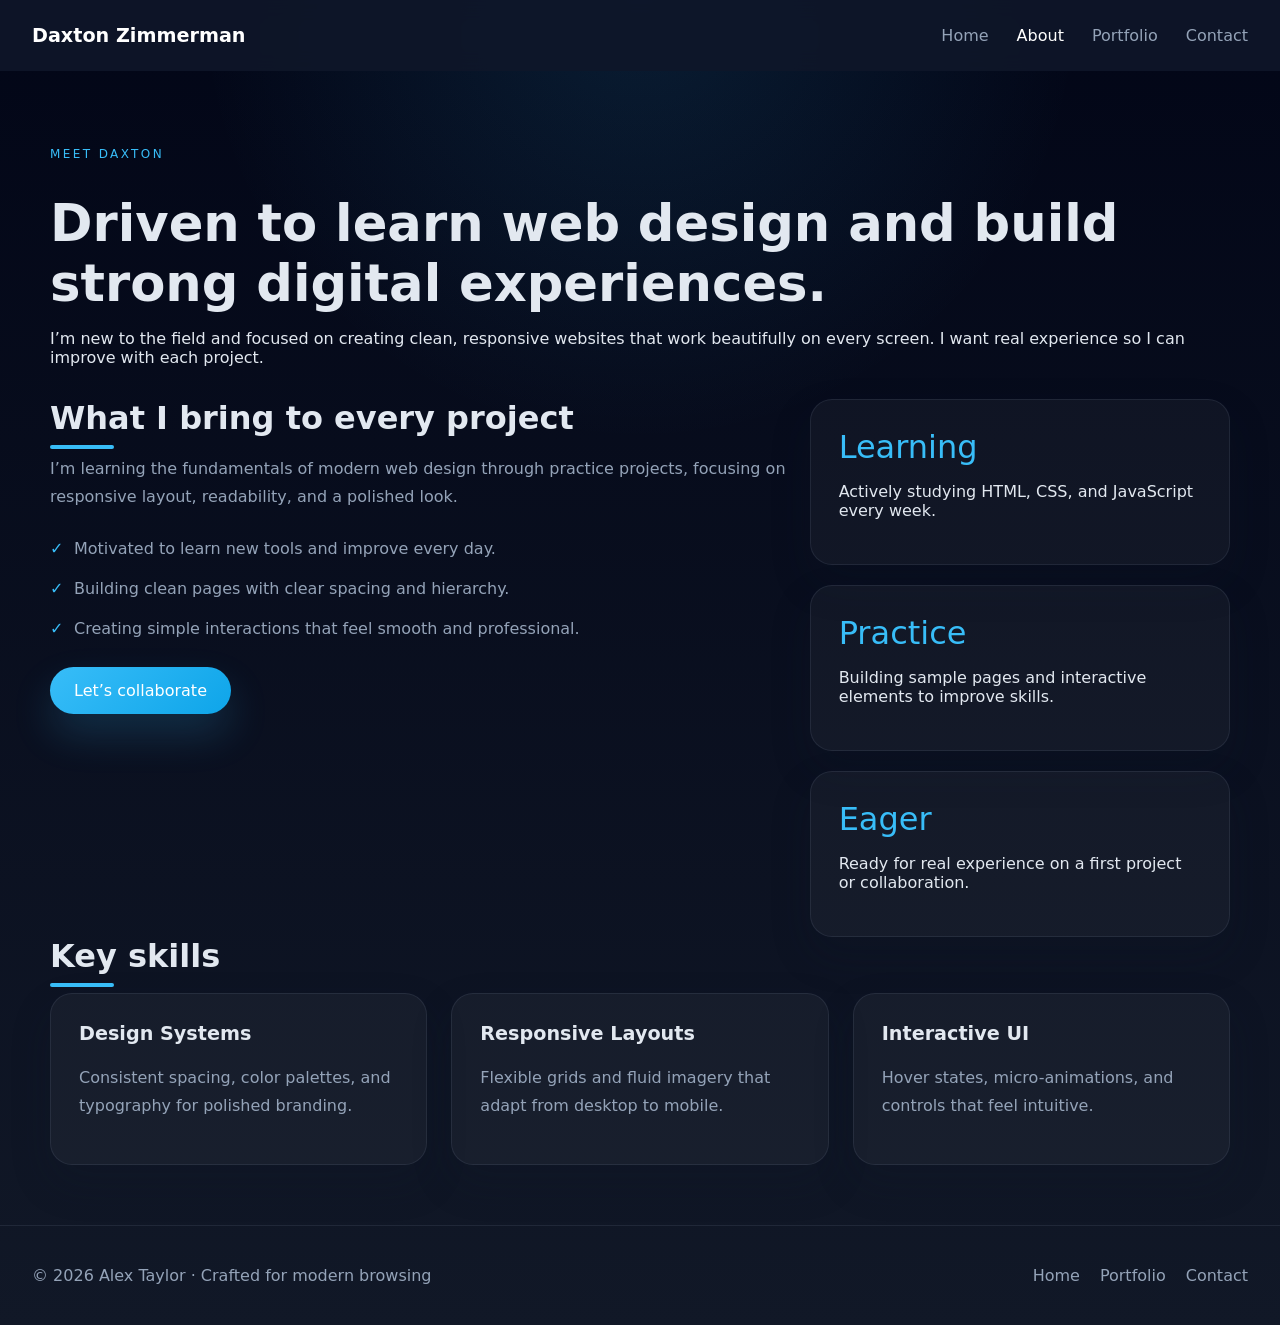
==== about.html @ 39a1d08c "Initial commit" ====
<!DOCTYPE html>
<html lang="en">
<head>
  <meta charset="UTF-8" />
  <meta name="viewport" content="width=device-width, initial-scale=1.0" />
  <title>Personal Website | About</title>
  <link rel="stylesheet" href="css/style.css" />
</head>
<body>
  <div class="page-wrapper">
    <header class="site-header">
      <a href="index.html" class="brand">Daxton Zimmerman</a>
      <button class="nav-toggle" aria-label="Open navigation">Menu</button>
      <nav class="site-nav">
        <ul>
          <li><a href="index.html">Home</a></li>
          <li><a href="about.html" class="active">About</a></li>
          <li><a href="portfolio.html">Portfolio</a></li>
          <li><a href="contact.html">Contact</a></li>
        </ul>
      </nav>
    </header>

    <main>
      <section class="page-intro">
        <span class="eyebrow">Meet Daxton</span>
        <h1>Driven to learn web design and build strong digital experiences.</h1>
        <p>I’m new to the field and focused on creating clean, responsive websites that work beautifully on every screen. I want real experience so I can improve with each project.</p>
      </section>

      <section class="about-grid">
        <div class="about-copy">
          <h2 class="section-title">What I bring to every project</h2>
          <p>I’m learning the fundamentals of modern web design through practice projects, focusing on responsive layout, readability, and a polished look.</p>
          <ul class="checklist">
            <li>Motivated to learn new tools and improve every day.</li>
            <li>Building clean pages with clear spacing and hierarchy.</li>
            <li>Creating simple interactions that feel smooth and professional.</li>
          </ul>
          <a href="contact.html" class="btn btn-primary">Let’s collaborate</a>
        </div>
        <div class="about-stats">
          <div class="stat-card">
            <span>Learning</span>
            <p>Actively studying HTML, CSS, and JavaScript every week.</p>
          </div>
          <div class="stat-card">
            <span>Practice</span>
            <p>Building sample pages and interactive elements to improve skills.</p>
          </div>
          <div class="stat-card">
            <span>Eager</span>
            <p>Ready for real experience on a first project or collaboration.</p>
          </div>
        </div>
      </section>

      <section class="skillset">
        <h2 class="section-title">Key skills</h2>
        <div class="skill-grid">
          <div class="skill-card">
            <h3>Design Systems</h3>
            <p>Consistent spacing, color palettes, and typography for polished branding.</p>
          </div>
          <div class="skill-card">
            <h3>Responsive Layouts</h3>
            <p>Flexible grids and fluid imagery that adapt from desktop to mobile.</p>
          </div>
          <div class="skill-card">
            <h3>Interactive UI</h3>
            <p>Hover states, micro-animations, and controls that feel intuitive.</p>
          </div>
        </div>
      </section>
    </main>

    <footer class="site-footer">
      <p>&copy; 2026 Alex Taylor · Crafted for modern browsing</p>
      <nav class="footer-nav">
        <a href="index.html">Home</a>
        <a href="portfolio.html">Portfolio</a>
        <a href="contact.html">Contact</a>
      </nav>
    </footer>
  </div>
  <script src="js/script.js" defer></script>
</body>
</html>
---- css/style.css ----
:root {
  --bg: #0f172a;
  --surface: #111827;
  --surface-alt: #1f2937;
  --text: #e2e8f0;
  --muted: #94a3b8;
  --primary: #38bdf8;
  --primary-strong: #0ea5e9;
  --accent: #7c3aed;
  --radius: 22px;
  --shadow: 0 28px 70px rgba(15, 23, 42, 0.25);
}

* {
  box-sizing: border-box;
}

html {
  scroll-behavior: smooth;
}

body {
  margin: 0;
  font-family: Inter, system-ui, -apple-system, BlinkMacSystemFont, "Segoe UI", sans-serif;
  background: radial-gradient(circle at top, rgba(56, 189, 248, 0.12), transparent 30%),
    linear-gradient(180deg, #020617 0%, #111827 100%);
  color: var(--text);
}

img {
  max-width: 100%;
  display: block;
}

button,
input,
select,
textarea {
  font: inherit;
}

.page-wrapper {
  min-height: 100vh;
  display: flex;
  flex-direction: column;
}

.site-header {
  position: sticky;
  top: 0;
  z-index: 20;
  display: flex;
  justify-content: space-between;
  align-items: center;
  padding: 24px 32px;
  background: rgba(15, 23, 42, 0.9);
  backdrop-filter: blur(10px);
}

.brand {
  color: white;
  text-decoration: none;
  font-size: 1.2rem;
  font-weight: 700;
}

.nav-toggle {
  display: none;
  border: 1px solid rgba(226, 232, 240, 0.15);
  background: transparent;
  color: var(--text);
  padding: 12px 16px;
  border-radius: 999px;
  cursor: pointer;
}

.site-nav ul {
  margin: 0;
  padding: 0;
  list-style: none;
  display: flex;
  gap: 28px;
}

.site-nav a {
  color: var(--muted);
  text-decoration: none;
  font-weight: 500;
  transition: color 180ms ease, transform 180ms ease;
}

.site-nav a:hover,
.site-nav a.active {
  color: white;
  transform: translateY(-1px);
}

main {
  flex: 1;
  width: min(1180px, calc(100% - 48px));
  margin: 0 auto;
  padding: 40px 0 60px;
}

.eyebrow {
  display: inline-flex;
  align-items: center;
  gap: 10px;
  text-transform: uppercase;
  letter-spacing: 0.2em;
  color: var(--primary);
  font-size: 0.75rem;
  margin-bottom: 18px;
}

.hero {
  display: grid;
  grid-template-columns: 1.2fr 1fr;
  align-items: center;
  gap: 36px;
  padding-bottom: 48px;
}

.hero-copy h1 {
  font-size: clamp(2.6rem, 4vw, 4rem);
  line-height: 1.05;
  margin: 0 0 20px;
}

.hero-copy p {
  max-width: 36rem;
  color: var(--muted);
  line-height: 1.8;
  margin-bottom: 28px;
}

.hero-actions {
  display: flex;
  flex-wrap: wrap;
  gap: 16px;
}

.btn {
  display: inline-flex;
  align-items: center;
  justify-content: center;
  border: none;
  border-radius: 999px;
  padding: 14px 24px;
  text-decoration: none;
  cursor: pointer;
  transition: transform 180ms ease, box-shadow 180ms ease, background 180ms ease;
  position: relative;
}

.btn::before {
  content: "";
  position: absolute;
  inset: 0;
  border-radius: inherit;
  opacity: 0;
  transition: opacity 180ms ease;
}

.btn:hover {
  transform: translateY(-2px);
}

.btn-primary {
  color: white;
  background: linear-gradient(135deg, var(--primary), var(--primary-strong));
  box-shadow: 0 20px 40px rgba(56, 189, 248, 0.18);
}

.btn-secondary {
  color: white;
  background: rgba(255, 255, 255, 0.08);
  border: 1px solid rgba(226, 232, 240, 0.12);
}

.hero-slider {
  display: grid;
  gap: 20px;
}

.slider {
  position: relative;
  min-height: 380px;
  border-radius: var(--radius);
  overflow: hidden;
  background: linear-gradient(180deg, rgba(15,23,42,0.9), rgba(15,23,42,0.6));
  box-shadow: var(--shadow);
}

.slide {
  position: absolute;
  inset: 0;
  opacity: 0;
  transform: scale(1.02);
  transition: opacity 0.8s ease, transform 0.8s ease;
  background-size: cover;
  background-position: center;
}

.slide.active {
  opacity: 1;
  transform: scale(1);
}

.slide-caption {
  position: absolute;
  bottom: 24px;
  left: 24px;
  color: white;
  background: rgba(15, 23, 42, 0.72);
  padding: 18px 22px;
  border-radius: 18px;
  backdrop-filter: blur(10px);
}

.slider-controls {
  display: flex;
  justify-content: flex-end;
  gap: 12px;
}

.slider-btn {
  border: none;
  background: rgba(15, 23, 42, 0.8);
  color: white;
  padding: 12px 18px;
  border-radius: 999px;
  cursor: pointer;
}

.overview,
.about-grid,
.skill-grid,
.portfolio-grid,
.contact-panel {
  display: grid;
  gap: 24px;
}

.overview {
  grid-template-columns: repeat(3, minmax(0, 1fr));
}

.overview-card,
.stat-card,
.skill-card {
  background: rgba(255, 255, 255, 0.04);
  border: 1px solid rgba(148, 163, 184, 0.12);
  border-radius: var(--radius);
  padding: 28px;
  box-shadow: 0 18px 40px rgba(15, 23, 42, 0.2);
}

.overview-card:hover,
.stat-card:hover,
.skill-card:hover {
  transform: translateY(-4px);
  transition: transform 180ms ease;
}

.overview-card h3,
.skill-card h3 {
  margin-top: 0;
  font-size: 1.2rem;
}

.overview-card p,
.skill-card p,
.portfolio-card p,
.about-copy p,
.about-copy li,
.contact-panel p {
  color: var(--muted);
  line-height: 1.75;
}

.page-intro {
  padding: 32px 0 16px;
}

.page-intro h1 {
  font-size: clamp(2.4rem, 4vw, 3.4rem);
  margin: 14px 0 16px;
}

.section-title {
  position: relative;
  margin: 0 0 18px;
  font-size: 2rem;
}

.section-title::after {
  content: "";
  position: absolute;
  left: 0;
  bottom: -12px;
  width: 4rem;
  height: 4px;
  background: var(--primary);
  border-radius: 999px;
}

.about-grid {
  grid-template-columns: 1.4fr 0.8fr;
  align-items: start;
}

.about-stats {
  display: grid;
  gap: 20px;
}

.stat-card span {
  display: block;
  font-size: 2rem;
  margin-bottom: 10px;
  color: var(--primary);
}

.checklist {
  list-style: none;
  padding: 0;
  margin: 24px 0;
  display: grid;
  gap: 12px;
}

.checklist li {
  position: relative;
  padding-left: 24px;
}

.checklist li::before {
  content: "✓";
  position: absolute;
  left: 0;
  top: 0;
  color: var(--primary);
}

.skill-grid {
  grid-template-columns: repeat(3, minmax(0, 1fr));
}

.portfolio-grid {
  grid-template-columns: repeat(3, minmax(0, 1fr));
}

.portfolio-card {
  background: var(--surface);
  border-radius: var(--radius);
  overflow: hidden;
  display: flex;
  flex-direction: column;
  min-height: 420px;
  box-shadow: var(--shadow);
}

.card-image {
  min-height: 220px;
  background-size: cover;
  background-position: center;
}

.card-content {
  padding: 26px;
  display: flex;
  flex-direction: column;
  gap: 18px;
  flex: 1;
}

.card-content h3 {
  margin: 0;
}

.card-btn {
  margin-top: auto;
  width: fit-content;
  border: none;
  background: rgba(56, 189, 248, 0.16);
  color: var(--text);
  padding: 12px 18px;
  border-radius: 999px;
  cursor: pointer;
}

.card-btn:hover {
  background: rgba(56, 189, 248, 0.26);
}

.card-btn.animate {
  animation: pop 260ms ease-out;
}

@keyframes pop {
  0% {
    transform: scale(1);
  }
  50% {
    transform: scale(1.08);
  }
  100% {
    transform: scale(1);
  }
}

.portfolio-cta {
  background: rgba(255, 255, 255, 0.04);
  border: 1px solid rgba(148, 163, 184, 0.14);
  border-radius: var(--radius);
  padding: 32px;
  box-shadow: var(--shadow);
  text-align: center;
}

.contact-panel {
  grid-template-columns: 1.4fr 0.9fr;
}

.contact-form {
  display: grid;
  gap: 18px;
  background: rgba(255, 255, 255, 0.04);
  border: 1px solid rgba(148, 163, 184, 0.14);
  border-radius: var(--radius);
  padding: 32px;
  box-shadow: var(--shadow);
}

.contact-form label {
  display: block;
  color: var(--text);
  font-weight: 600;
}

.contact-form input,
.contact-form select,
.contact-form textarea {
  width: 100%;
  border: 1px solid rgba(226, 232, 240, 0.12);
  border-radius: 16px;
  padding: 14px 16px;
  background: rgba(15, 23, 42, 0.95);
  color: var(--text);
}

.contact-form input:focus,
.contact-form select:focus,
.contact-form textarea:focus {
  outline: 2px solid rgba(56, 189, 248, 0.5);
}

.form-footer {
  display: flex;
  flex-wrap: wrap;
  justify-content: space-between;
  align-items: center;
  gap: 18px;
}

.small-text {
  color: var(--muted);
  margin: 0;
}

.contact-info {
  background: rgba(255, 255, 255, 0.04);
  border: 1px solid rgba(148, 163, 184, 0.14);
  border-radius: var(--radius);
  padding: 32px;
  display: flex;
  flex-direction: column;
  gap: 18px;
}

.contact-info a {
  color: var(--primary);
  text-decoration: none;
}

.site-footer {
  display: flex;
  justify-content: space-between;
  align-items: center;
  padding: 24px 32px;
  border-top: 1px solid rgba(148, 163, 184, 0.12);
  color: var(--muted);
}

.footer-nav {
  display: flex;
  gap: 20px;
}

.footer-nav a {
  color: var(--muted);
  text-decoration: none;
}

.footer-nav a:hover {
  color: var(--text);
}

@media (max-width: 980px) {
  .hero,
  .about-grid,
  .overview,
  .skill-grid,
  .portfolio-grid,
  .contact-panel {
    grid-template-columns: 1fr;
  }

  .hero {
    padding-bottom: 24px;
  }
}

@media (max-width: 760px) {
  .site-header {
    padding: 18px 20px;
  }

  .nav-toggle {
    display: inline-flex;
  }

  .site-nav {
    position: absolute;
    inset: 72px 20px auto auto;
    background: rgba(15, 23, 42, 0.96);
    border: 1px solid rgba(148, 163, 184, 0.18);
    border-radius: 22px;
    overflow: hidden;
    transform: scaleY(0);
    transform-origin: top;
    transition: transform 180ms ease;
  }

  .site-nav.open {
    transform: scaleY(1);
  }

  .site-nav ul {
    flex-direction: column;
    gap: 0;
  }

  .site-nav li {
    border-bottom: 1px solid rgba(226, 232, 240, 0.08);
  }

  .site-nav a {
    display: block;
    padding: 16px 24px;
  }

  main {
    width: calc(100% - 32px);
    padding-top: 24px;
  }

  .page-intro h1 {
    font-size: 2.4rem;
  }
}

@media (max-width: 520px) {
  .hero-copy h1,
  .page-intro h1 {
    font-size: 2rem;
  }

  .hero-actions,
  .form-footer {
    flex-direction: column;
    align-items: stretch;
  }

  .site-footer {
    flex-direction: column;
    gap: 12px;
    text-align: center;
  }
}
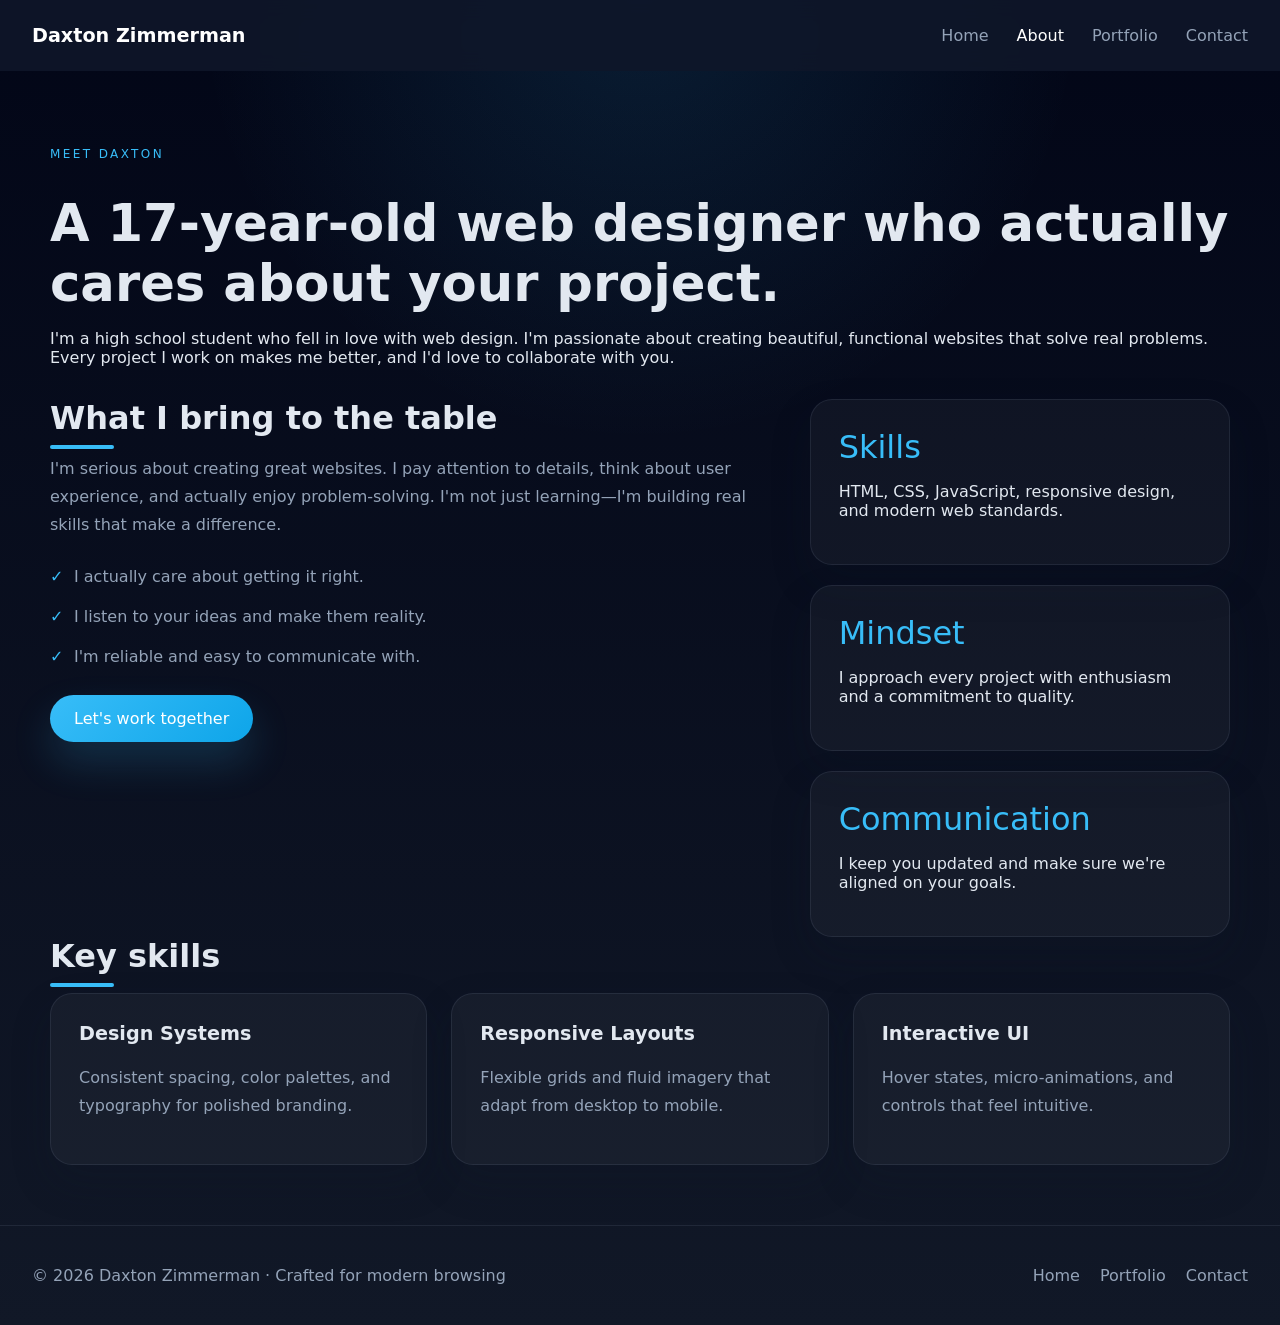
==== commit 825ed508: "Made it more personal" ====
--- a/about.html
+++ b/about.html
@@ -24,33 +24,33 @@
     <main>
       <section class="page-intro">
         <span class="eyebrow">Meet Daxton</span>
-        <h1>Driven to learn web design and build strong digital experiences.</h1>
-        <p>I’m new to the field and focused on creating clean, responsive websites that work beautifully on every screen. I want real experience so I can improve with each project.</p>
+        <h1>A 17-year-old web designer who actually cares about your project.</h1>
+        <p>I'm a high school student who fell in love with web design. I'm passionate about creating beautiful, functional websites that solve real problems. Every project I work on makes me better, and I'd love to collaborate with you.</p>
       </section>
 
       <section class="about-grid">
         <div class="about-copy">
-          <h2 class="section-title">What I bring to every project</h2>
-          <p>I’m learning the fundamentals of modern web design through practice projects, focusing on responsive layout, readability, and a polished look.</p>
+          <h2 class="section-title">What I bring to the table</h2>
+          <p>I'm serious about creating great websites. I pay attention to details, think about user experience, and actually enjoy problem-solving. I'm not just learning—I'm building real skills that make a difference.</p>
           <ul class="checklist">
-            <li>Motivated to learn new tools and improve every day.</li>
-            <li>Building clean pages with clear spacing and hierarchy.</li>
-            <li>Creating simple interactions that feel smooth and professional.</li>
+            <li>I actually care about getting it right.</li>
+            <li>I listen to your ideas and make them reality.</li>
+            <li>I'm reliable and easy to communicate with.</li>
           </ul>
-          <a href="contact.html" class="btn btn-primary">Let’s collaborate</a>
+          <a href="contact.html" class="btn btn-primary">Let's work together</a>
         </div>
         <div class="about-stats">
           <div class="stat-card">
-            <span>Learning</span>
-            <p>Actively studying HTML, CSS, and JavaScript every week.</p>
+            <span>Skills</span>
+            <p>HTML, CSS, JavaScript, responsive design, and modern web standards.</p>
           </div>
           <div class="stat-card">
-            <span>Practice</span>
-            <p>Building sample pages and interactive elements to improve skills.</p>
+            <span>Mindset</span>
+            <p>I approach every project with enthusiasm and a commitment to quality.</p>
           </div>
           <div class="stat-card">
-            <span>Eager</span>
-            <p>Ready for real experience on a first project or collaboration.</p>
+            <span>Communication</span>
+            <p>I keep you updated and make sure we're aligned on your goals.</p>
           </div>
         </div>
       </section>
@@ -75,7 +75,7 @@
     </main>
 
     <footer class="site-footer">
-      <p>&copy; 2026 Alex Taylor · Crafted for modern browsing</p>
+      <p>&copy; 2026 Daxton Zimmerman · Crafted for modern browsing</p>
       <nav class="footer-nav">
         <a href="index.html">Home</a>
         <a href="portfolio.html">Portfolio</a>
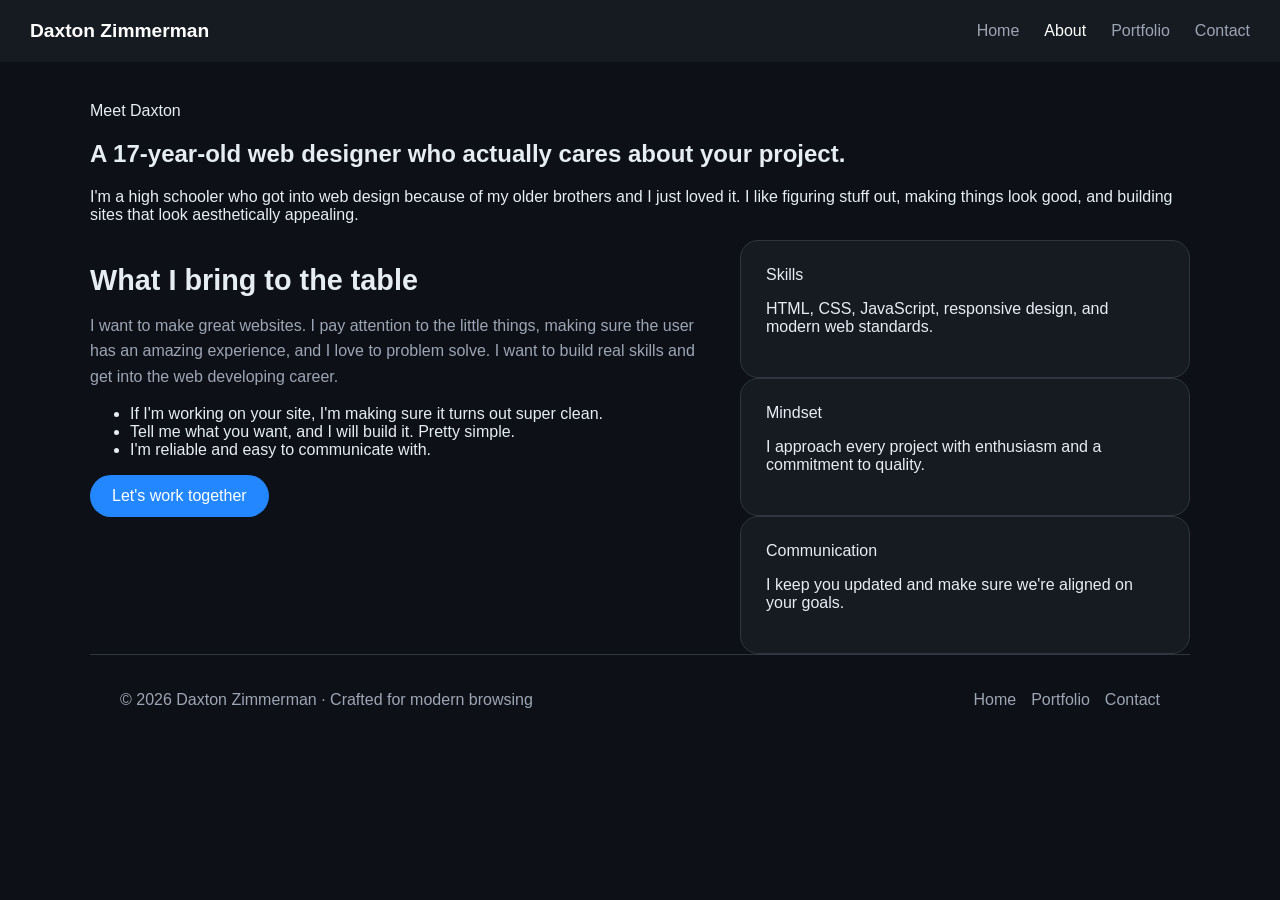
==== commit d31f791c: "made it more basic" ====
--- a/about.html
+++ b/about.html
@@ -25,16 +25,16 @@
       <section class="page-intro">
         <span class="eyebrow">Meet Daxton</span>
         <h1>A 17-year-old web designer who actually cares about your project.</h1>
-        <p>I'm a high school student who fell in love with web design. I'm passionate about creating beautiful, functional websites that solve real problems. Every project I work on makes me better, and I'd love to collaborate with you.</p>
+        <p>I'm a high schooler who got into web design because of my older brothers and I just loved it. I like figuring stuff out, making things look good, and building sites that look aesthetically appealing.</p>
       </section>
 
       <section class="about-grid">
         <div class="about-copy">
           <h2 class="section-title">What I bring to the table</h2>
-          <p>I'm serious about creating great websites. I pay attention to details, think about user experience, and actually enjoy problem-solving. I'm not just learning—I'm building real skills that make a difference.</p>
+          <p>I want to make great websites. I pay attention to the little things, making sure the user has an amazing experience, and I love to problem solve. I want to build real skills and get into the web developing career.</p>
           <ul class="checklist">
-            <li>I actually care about getting it right.</li>
-            <li>I listen to your ideas and make them reality.</li>
+            <li>If I'm working on your site, I'm making sure it turns out super clean.</li>
+            <li>Tell me what you want, and I will build it. Pretty simple. </li>
             <li>I'm reliable and easy to communicate with.</li>
           </ul>
           <a href="contact.html" class="btn btn-primary">Let's work together</a>
@@ -54,25 +54,7 @@
           </div>
         </div>
       </section>
-
-      <section class="skillset">
-        <h2 class="section-title">Key skills</h2>
-        <div class="skill-grid">
-          <div class="skill-card">
-            <h3>Design Systems</h3>
-            <p>Consistent spacing, color palettes, and typography for polished branding.</p>
-          </div>
-          <div class="skill-card">
-            <h3>Responsive Layouts</h3>
-            <p>Flexible grids and fluid imagery that adapt from desktop to mobile.</p>
-          </div>
-          <div class="skill-card">
-            <h3>Interactive UI</h3>
-            <p>Hover states, micro-animations, and controls that feel intuitive.</p>
-          </div>
-        </div>
-      </section>
-    </main>
+      
 
     <footer class="site-footer">
       <p>&copy; 2026 Daxton Zimmerman · Crafted for modern browsing</p>
--- a/css/style.css
+++ b/css/style.css
@@ -1,30 +1,13 @@
-:root {
-  --bg: #0f172a;
-  --surface: #111827;
-  --surface-alt: #1f2937;
-  --text: #e2e8f0;
-  --muted: #94a3b8;
-  --primary: #38bdf8;
-  --primary-strong: #0ea5e9;
-  --accent: #7c3aed;
-  --radius: 22px;
-  --shadow: 0 28px 70px rgba(15, 23, 42, 0.25);
-}
 
 * {
   box-sizing: border-box;
 }
 
-html {
-  scroll-behavior: smooth;
-}
-
 body {
   margin: 0;
-  font-family: Inter, system-ui, -apple-system, BlinkMacSystemFont, "Segoe UI", sans-serif;
-  background: radial-gradient(circle at top, rgba(56, 189, 248, 0.12), transparent 30%),
-    linear-gradient(180deg, #020617 0%, #111827 100%);
-  color: var(--text);
+  font-family: Arial, Helvetica, sans-serif;
+  background: #0d1117;
+  color: #e6edf3;
 }
 
 img {
@@ -32,134 +15,108 @@
   display: block;
 }
 
-button,
-input,
-select,
-textarea {
-  font: inherit;
-}
+a {
+  text-decoration: none;
+  color: inherit;
+}
+
+
 
 .page-wrapper {
   min-height: 100vh;
   display: flex;
   flex-direction: column;
 }
+
+main {
+  flex: 1;
+  width: 90%;
+  max-width: 1100px;
+  margin: 0 auto;
+  padding: 40px 0;
+}
+
+
 
 .site-header {
   position: sticky;
   top: 0;
   z-index: 20;
+  background: #161b22;
+  padding: 20px 30px;
   display: flex;
   justify-content: space-between;
   align-items: center;
-  padding: 24px 32px;
-  background: rgba(15, 23, 42, 0.9);
-  backdrop-filter: blur(10px);
 }
 
 .brand {
-  color: white;
-  text-decoration: none;
   font-size: 1.2rem;
-  font-weight: 700;
+  font-weight: bold;
+  color: white;
 }
 
 .nav-toggle {
   display: none;
-  border: 1px solid rgba(226, 232, 240, 0.15);
-  background: transparent;
-  color: var(--text);
-  padding: 12px 16px;
-  border-radius: 999px;
+  background: none;
+  border: 1px solid #30363d;
+  color: white;
+  padding: 10px 14px;
+  border-radius: 20px;
   cursor: pointer;
 }
 
 .site-nav ul {
+  list-style: none;
+  display: flex;
+  gap: 25px;
   margin: 0;
   padding: 0;
-  list-style: none;
-  display: flex;
-  gap: 28px;
 }
 
 .site-nav a {
-  color: var(--muted);
-  text-decoration: none;
-  font-weight: 500;
-  transition: color 180ms ease, transform 180ms ease;
+  color: #9da5b4;
+  transition: color 0.2s ease;
 }
 
 .site-nav a:hover,
 .site-nav a.active {
   color: white;
-  transform: translateY(-1px);
-}
-
-main {
-  flex: 1;
-  width: min(1180px, calc(100% - 48px));
-  margin: 0 auto;
-  padding: 40px 0 60px;
-}
-
-.eyebrow {
-  display: inline-flex;
-  align-items: center;
-  gap: 10px;
-  text-transform: uppercase;
-  letter-spacing: 0.2em;
-  color: var(--primary);
-  font-size: 0.75rem;
-  margin-bottom: 18px;
-}
+}
+
 
 .hero {
   display: grid;
   grid-template-columns: 1.2fr 1fr;
+  gap: 30px;
   align-items: center;
-  gap: 36px;
-  padding-bottom: 48px;
-}
-
-.hero-copy h1 {
-  font-size: clamp(2.6rem, 4vw, 4rem);
-  line-height: 1.05;
-  margin: 0 0 20px;
-}
-
-.hero-copy p {
-  max-width: 36rem;
-  color: var(--muted);
-  line-height: 1.8;
-  margin-bottom: 28px;
+  padding-bottom: 40px;
+}
+
+.hero h1 {
+  font-size: clamp(2rem, 4vw, 3.2rem);
+  margin: 0 0 15px;
+}
+
+.hero p {
+  color: #9da5b4;
+  line-height: 1.6;
+  margin-bottom: 20px;
 }
 
 .hero-actions {
   display: flex;
+  gap: 15px;
   flex-wrap: wrap;
-  gap: 16px;
-}
+}
+
+
 
 .btn {
-  display: inline-flex;
-  align-items: center;
-  justify-content: center;
-  border: none;
-  border-radius: 999px;
-  padding: 14px 24px;
-  text-decoration: none;
+  padding: 12px 22px;
+  border-radius: 25px;
   cursor: pointer;
-  transition: transform 180ms ease, box-shadow 180ms ease, background 180ms ease;
-  position: relative;
-}
-
-.btn::before {
-  content: "";
-  position: absolute;
-  inset: 0;
-  border-radius: inherit;
-  opacity: 0;
-  transition: opacity 180ms ease;
+  display: inline-block;
+  transition: background 0.2s ease, transform 0.2s ease;
 }
 
 .btn:hover {
@@ -167,71 +124,69 @@
 }
 
 .btn-primary {
-  color: white;
-  background: linear-gradient(135deg, var(--primary), var(--primary-strong));
-  box-shadow: 0 20px 40px rgba(56, 189, 248, 0.18);
+  background: #2388ff;
+  color: white;
 }
 
 .btn-secondary {
-  color: white;
-  background: rgba(255, 255, 255, 0.08);
-  border: 1px solid rgba(226, 232, 240, 0.12);
-}
+  background: #30363d;
+  color: white;
+}
+
+
 
 .hero-slider {
   display: grid;
-  gap: 20px;
+  gap: 15px;
 }
 
 .slider {
   position: relative;
-  min-height: 380px;
-  border-radius: var(--radius);
+  height: 350px;
+  border-radius: 18px;
   overflow: hidden;
-  background: linear-gradient(180deg, rgba(15,23,42,0.9), rgba(15,23,42,0.6));
-  box-shadow: var(--shadow);
+  background: #161b22;
 }
 
 .slide {
   position: absolute;
   inset: 0;
   opacity: 0;
-  transform: scale(1.02);
-  transition: opacity 0.8s ease, transform 0.8s ease;
+  transition: opacity 0.6s ease;
   background-size: cover;
   background-position: center;
 }
 
 .slide.active {
   opacity: 1;
-  transform: scale(1);
 }
 
 .slide-caption {
   position: absolute;
-  bottom: 24px;
-  left: 24px;
-  color: white;
-  background: rgba(15, 23, 42, 0.72);
-  padding: 18px 22px;
-  border-radius: 18px;
-  backdrop-filter: blur(10px);
+  bottom: 20px;
+  left: 20px;
+  background: rgba(22, 27, 34, 0.8);
+  padding: 12px 16px;
+  border-radius: 12px;
+  color: white;
 }
 
 .slider-controls {
   display: flex;
   justify-content: flex-end;
-  gap: 12px;
+  gap: 10px;
 }
 
 .slider-btn {
+  background: #21262d;
+  color: white;
   border: none;
-  background: rgba(15, 23, 42, 0.8);
-  color: white;
-  padding: 12px 18px;
-  border-radius: 999px;
+  padding: 10px 16px;
+  border-radius: 20px;
   cursor: pointer;
 }
+
+
 
 .overview,
 .about-grid,
@@ -239,275 +194,129 @@
 .portfolio-grid,
 .contact-panel {
   display: grid;
-  gap: 24px;
+  gap: 20px;
 }
 
 .overview {
-  grid-template-columns: repeat(3, minmax(0, 1fr));
+  grid-template-columns: repeat(3, 1fr);
 }
 
 .overview-card,
 .stat-card,
-.skill-card {
-  background: rgba(255, 255, 255, 0.04);
-  border: 1px solid rgba(148, 163, 184, 0.12);
-  border-radius: var(--radius);
-  padding: 28px;
-  box-shadow: 0 18px 40px rgba(15, 23, 42, 0.2);
+.skill-card,
+.portfolio-card,
+.contact-form,
+.contact-info,
+.portfolio-cta {
+  background: #161b22;
+  border: 1px solid #30363d;
+  padding: 25px;
+  border-radius: 18px;
 }
 
 .overview-card:hover,
 .stat-card:hover,
 .skill-card:hover {
-  transform: translateY(-4px);
-  transition: transform 180ms ease;
-}
-
-.overview-card h3,
-.skill-card h3 {
-  margin-top: 0;
-  font-size: 1.2rem;
+  transform: translateY(-3px);
+  transition: transform 0.2s ease;
 }
 
 .overview-card p,
 .skill-card p,
 .portfolio-card p,
 .about-copy p,
-.about-copy li,
-.contact-panel p {
-  color: var(--muted);
-  line-height: 1.75;
-}
-
-.page-intro {
-  padding: 32px 0 16px;
-}
-
-.page-intro h1 {
-  font-size: clamp(2.4rem, 4vw, 3.4rem);
-  margin: 14px 0 16px;
+.contact-info p {
+  color: #9da5b4;
+  line-height: 1.6;
+}
+
+
+
+.about-grid {
+  grid-template-columns: 1.4fr 1fr;
 }
 
 .section-title {
-  position: relative;
-  margin: 0 0 18px;
-  font-size: 2rem;
-}
-
-.section-title::after {
-  content: "";
-  position: absolute;
-  left: 0;
-  bottom: -12px;
-  width: 4rem;
-  height: 4px;
-  background: var(--primary);
-  border-radius: 999px;
-}
-
-.about-grid {
-  grid-template-columns: 1.4fr 0.8fr;
-  align-items: start;
-}
-
-.about-stats {
-  display: grid;
-  gap: 20px;
-}
-
-.stat-card span {
-  display: block;
-  font-size: 2rem;
-  margin-bottom: 10px;
-  color: var(--primary);
-}
-
-.checklist {
-  list-style: none;
-  padding: 0;
-  margin: 24px 0;
-  display: grid;
-  gap: 12px;
-}
-
-.checklist li {
-  position: relative;
-  padding-left: 24px;
-}
-
-.checklist li::before {
-  content: "✓";
-  position: absolute;
-  left: 0;
-  top: 0;
-  color: var(--primary);
-}
-
-.skill-grid {
-  grid-template-columns: repeat(3, minmax(0, 1fr));
-}
+  margin-bottom: 15px;
+  font-size: 1.8rem;
+}
+
 
 .portfolio-grid {
-  grid-template-columns: repeat(3, minmax(0, 1fr));
+  grid-template-columns: repeat(3, 1fr);
 }
 
 .portfolio-card {
-  background: var(--surface);
-  border-radius: var(--radius);
-  overflow: hidden;
   display: flex;
   flex-direction: column;
-  min-height: 420px;
-  box-shadow: var(--shadow);
+  min-height: 350px;
 }
 
 .card-image {
-  min-height: 220px;
+  height: 200px;
   background-size: cover;
   background-position: center;
+  border-radius: 12px;
 }
 
 .card-content {
-  padding: 26px;
+  margin-top: 15px;
   display: flex;
   flex-direction: column;
-  gap: 18px;
-  flex: 1;
-}
-
-.card-content h3 {
-  margin: 0;
+  gap: 12px;
 }
 
 .card-btn {
   margin-top: auto;
-  width: fit-content;
+  background: #2388ff33;
+  color: white;
+  padding: 10px 16px;
   border: none;
-  background: rgba(56, 189, 248, 0.16);
-  color: var(--text);
-  padding: 12px 18px;
-  border-radius: 999px;
+  border-radius: 20px;
   cursor: pointer;
 }
 
-.card-btn:hover {
-  background: rgba(56, 189, 248, 0.26);
-}
-
-.card-btn.animate {
-  animation: pop 260ms ease-out;
-}
-
-@keyframes pop {
-  0% {
-    transform: scale(1);
-  }
-  50% {
-    transform: scale(1.08);
-  }
-  100% {
-    transform: scale(1);
-  }
-}
-
-.portfolio-cta {
-  background: rgba(255, 255, 255, 0.04);
-  border: 1px solid rgba(148, 163, 184, 0.14);
-  border-radius: var(--radius);
-  padding: 32px;
-  box-shadow: var(--shadow);
-  text-align: center;
-}
+
 
 .contact-panel {
-  grid-template-columns: 1.4fr 0.9fr;
-}
-
-.contact-form {
-  display: grid;
-  gap: 18px;
-  background: rgba(255, 255, 255, 0.04);
-  border: 1px solid rgba(148, 163, 184, 0.14);
-  border-radius: var(--radius);
-  padding: 32px;
-  box-shadow: var(--shadow);
+  grid-template-columns: 1.4fr 1fr;
 }
 
 .contact-form label {
-  display: block;
-  color: var(--text);
-  font-weight: 600;
+  font-weight: bold;
 }
 
 .contact-form input,
 .contact-form select,
 .contact-form textarea {
   width: 100%;
-  border: 1px solid rgba(226, 232, 240, 0.12);
-  border-radius: 16px;
-  padding: 14px 16px;
-  background: rgba(15, 23, 42, 0.95);
-  color: var(--text);
-}
-
-.contact-form input:focus,
-.contact-form select:focus,
-.contact-form textarea:focus {
-  outline: 2px solid rgba(56, 189, 248, 0.5);
-}
-
-.form-footer {
-  display: flex;
-  flex-wrap: wrap;
+  padding: 12px;
+  border-radius: 12px;
+  border: 1px solid #30363d;
+  background: #0d1117;
+  color: white;
+}
+
+
+.site-footer {
+  padding: 20px 30px;
+  border-top: 1px solid #30363d;
+  display: flex;
   justify-content: space-between;
   align-items: center;
-  gap: 18px;
-}
-
-.small-text {
-  color: var(--muted);
-  margin: 0;
-}
-
-.contact-info {
-  background: rgba(255, 255, 255, 0.04);
-  border: 1px solid rgba(148, 163, 184, 0.14);
-  border-radius: var(--radius);
-  padding: 32px;
-  display: flex;
-  flex-direction: column;
-  gap: 18px;
-}
-
-.contact-info a {
-  color: var(--primary);
-  text-decoration: none;
-}
-
-.site-footer {
-  display: flex;
-  justify-content: space-between;
-  align-items: center;
-  padding: 24px 32px;
-  border-top: 1px solid rgba(148, 163, 184, 0.12);
-  color: var(--muted);
+  color: #9da5b4;
 }
 
 .footer-nav {
   display: flex;
-  gap: 20px;
-}
-
-.footer-nav a {
-  color: var(--muted);
-  text-decoration: none;
+  gap: 15px;
 }
 
 .footer-nav a:hover {
-  color: var(--text);
-}
-
-@media (max-width: 980px) {
+  color: white;
+}
+
+@media (max-width: 900px) {
   .hero,
   .about-grid,
   .overview,
@@ -516,31 +325,24 @@
   .contact-panel {
     grid-template-columns: 1fr;
   }
-
-  .hero {
-    padding-bottom: 24px;
-  }
-}
-
-@media (max-width: 760px) {
-  .site-header {
-    padding: 18px 20px;
-  }
-
+}
+
+@media (max-width: 700px) {
   .nav-toggle {
-    display: inline-flex;
+    display: inline-block;
   }
 
   .site-nav {
     position: absolute;
-    inset: 72px 20px auto auto;
-    background: rgba(15, 23, 42, 0.96);
-    border: 1px solid rgba(148, 163, 184, 0.18);
-    border-radius: 22px;
+    top: 70px;
+    right: 20px;
+    background: #161b22;
+    border: 1px solid #30363d;
+    border-radius: 12px;
     overflow: hidden;
     transform: scaleY(0);
     transform-origin: top;
-    transition: transform 180ms ease;
+    transition: transform 0.2s ease;
   }
 
   .site-nav.open {
@@ -549,43 +351,22 @@
 
   .site-nav ul {
     flex-direction: column;
-    gap: 0;
-  }
-
-  .site-nav li {
-    border-bottom: 1px solid rgba(226, 232, 240, 0.08);
   }
 
   .site-nav a {
+    padding: 14px 20px;
     display: block;
-    padding: 16px 24px;
-  }
-
-  main {
-    width: calc(100% - 32px);
-    padding-top: 24px;
-  }
-
-  .page-intro h1 {
-    font-size: 2.4rem;
-  }
-}
-
-@media (max-width: 520px) {
-  .hero-copy h1,
-  .page-intro h1 {
-    font-size: 2rem;
-  }
-
-  .hero-actions,
-  .form-footer {
-    flex-direction: column;
-    align-items: stretch;
+  }
+}
+
+@media (max-width: 500px) {
+  .hero h1 {
+    font-size: 1.8rem;
   }
 
   .site-footer {
     flex-direction: column;
-    gap: 12px;
+    gap: 10px;
     text-align: center;
   }
 }
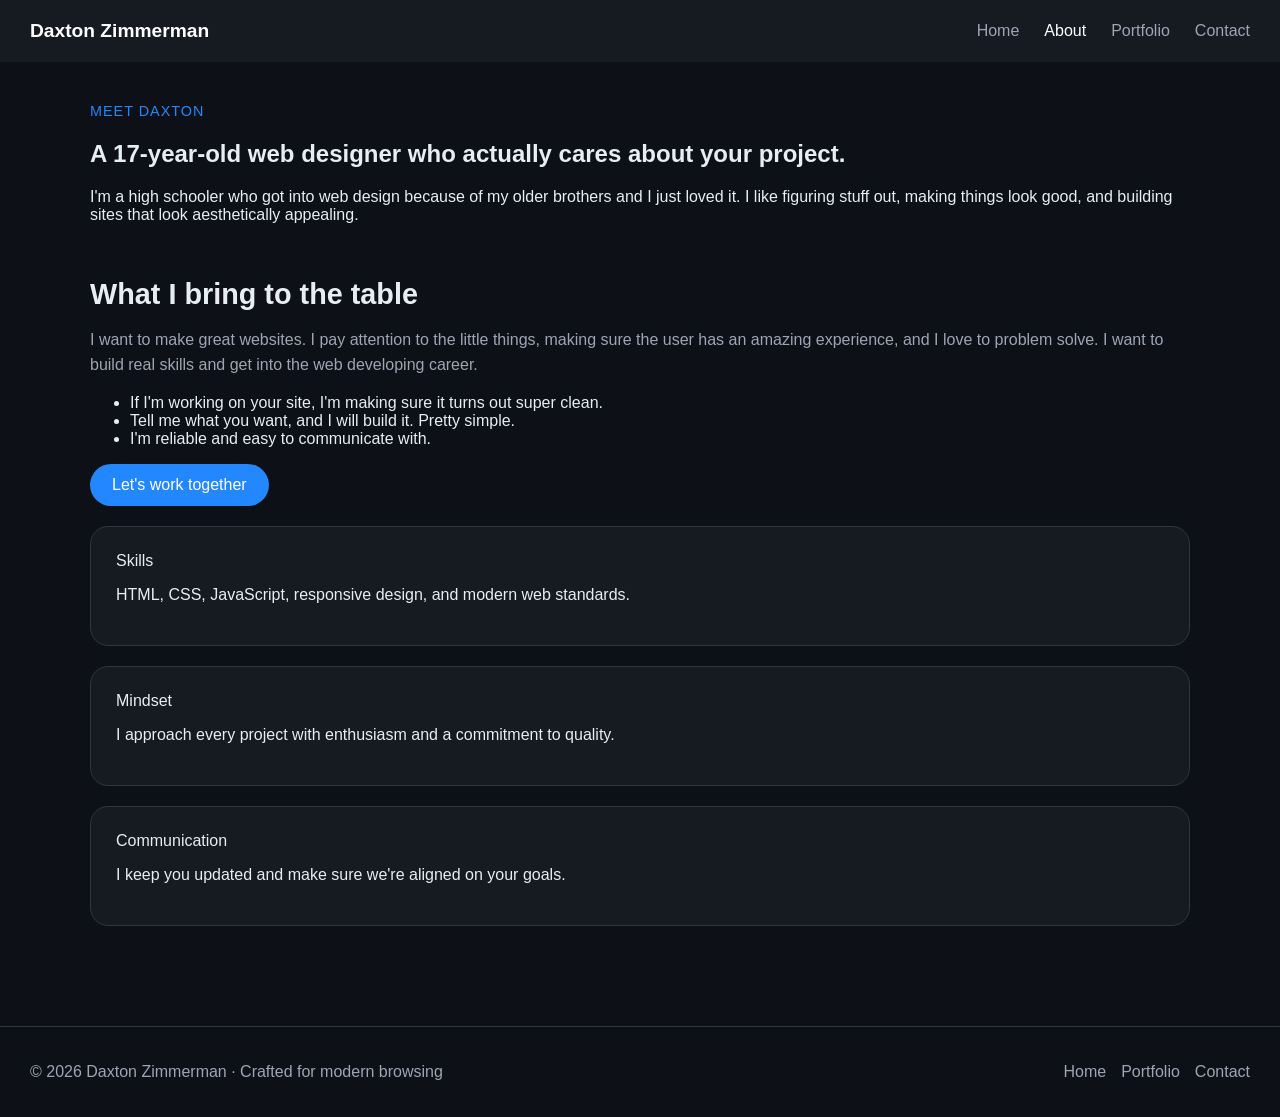
==== commit 24df8e1a: "Made it look better" ====
--- a/about.html
+++ b/about.html
@@ -54,7 +54,7 @@
           </div>
         </div>
       </section>
-      
+      </main>
 
     <footer class="site-footer">
       <p>&copy; 2026 Daxton Zimmerman · Crafted for modern browsing</p>
--- a/css/style.css
+++ b/css/style.css
@@ -4,6 +4,7 @@
 }
 
 body {
+  min-height: 100vh;
   margin: 0;
   font-family: Arial, Helvetica, sans-serif;
   background: #0d1117;
@@ -20,6 +21,13 @@
   color: inherit;
 }
 
+.eyebrow {
+  text-transform: uppercase;
+  font-size: 0.9rem;
+  color: #2388ff;
+  letter-spacing: 1px;
+  
+}
 
 
 .page-wrapper {
@@ -212,6 +220,7 @@
   border: 1px solid #30363d;
   padding: 25px;
   border-radius: 18px;
+  margin-bottom: 20px;
 }
 
 .overview-card:hover,
@@ -230,10 +239,14 @@
   line-height: 1.6;
 }
 
+.contact-info {
+  text-align: center;
+}
 
 
 .about-grid {
-  grid-template-columns: 1.4fr 1fr;
+  margin-top: 30px ;
+  margin-bottom: 40px;
 }
 
 .section-title {
@@ -284,6 +297,10 @@
 
 .contact-form label {
   font-weight: bold;
+  margin-top: 8px;
+  margin-bottom: 4px;
+  display: block;
+
 }
 
 .contact-form input,
@@ -295,7 +312,11 @@
   border: 1px solid #30363d;
   background: #0d1117;
   color: white;
-}
+  min-width: 400px;
+  max-width: 580px;
+  max-height: 240px;
+}
+
 
 
 .site-footer {
